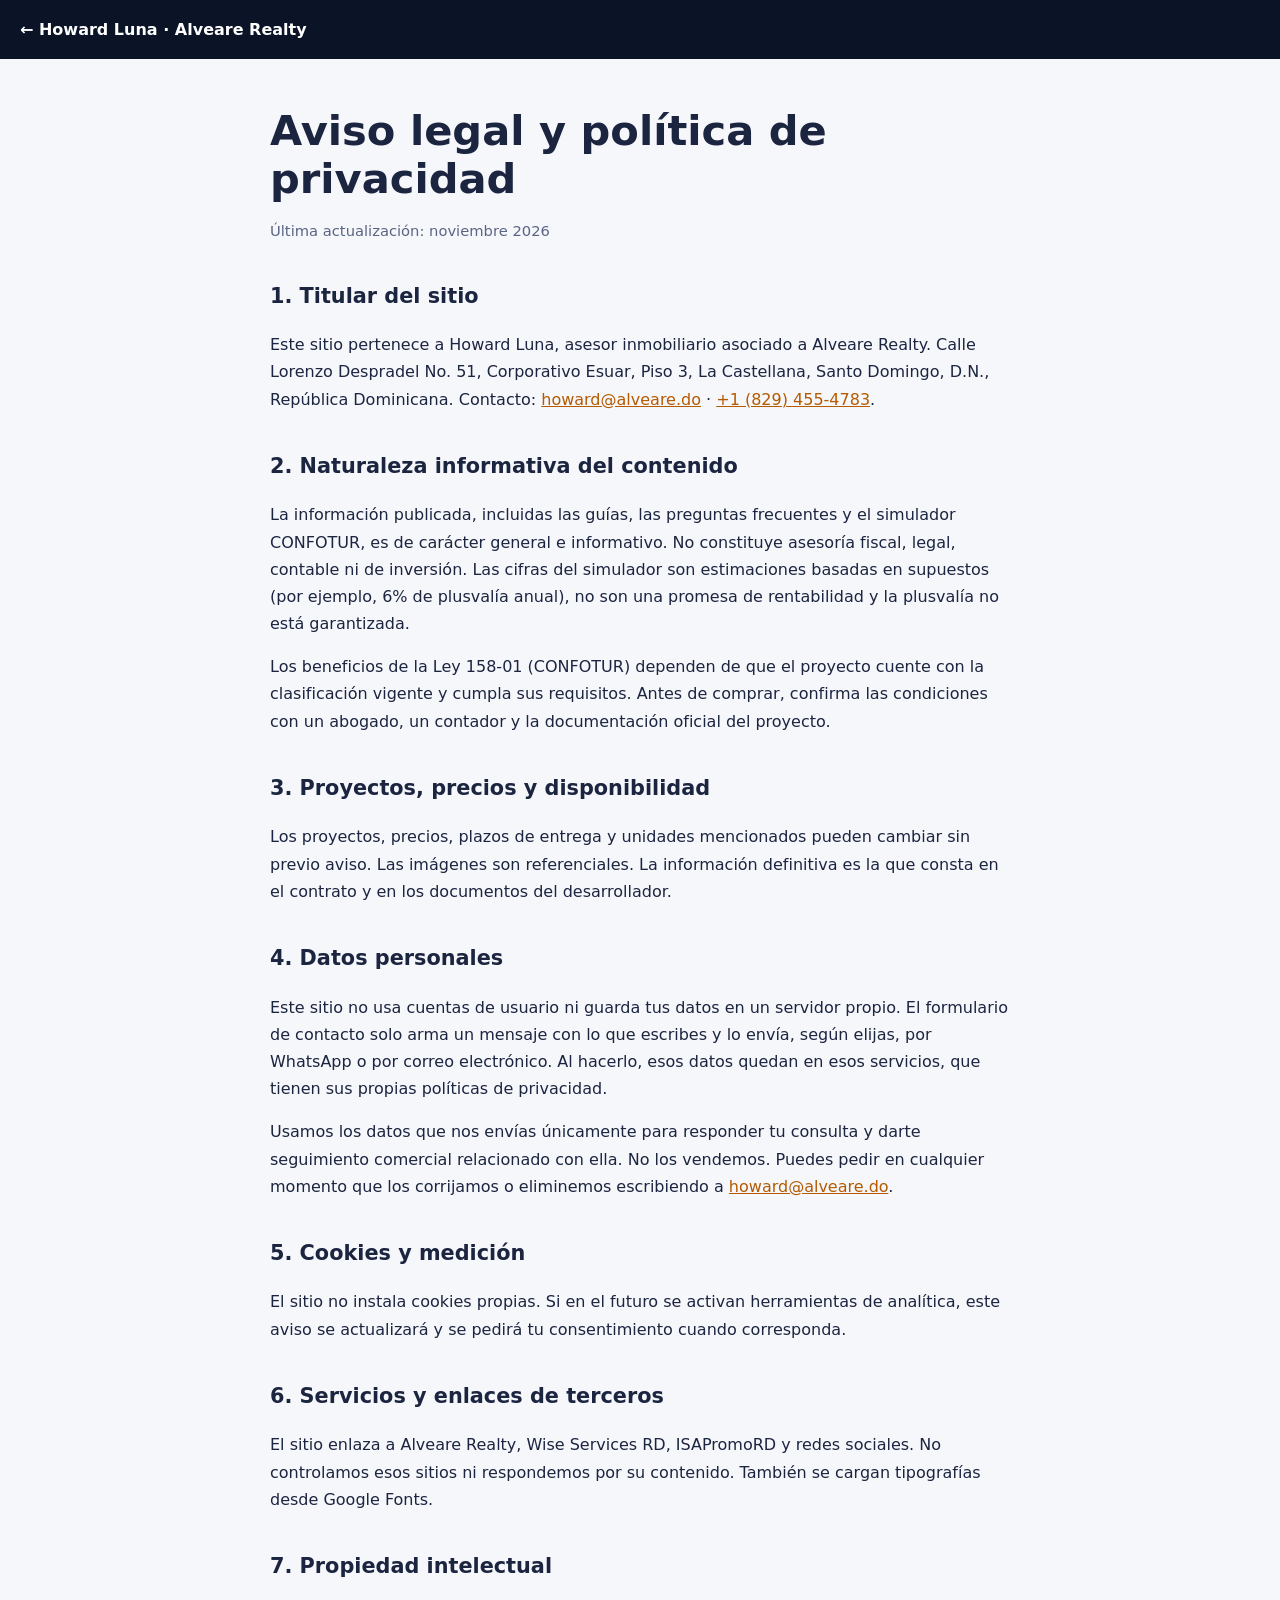
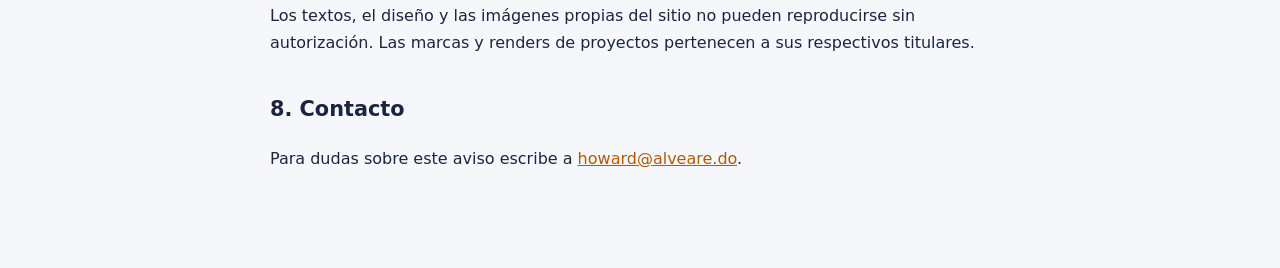
==== aviso-legal/index.html @ f72b2fcb "Mejoras: rendimiento, accesibilidad, aviso legal, formulario de contacto y analitica - Self-host Len" ====
<!DOCTYPE html>
<html lang="es-DO">
<head>
  <meta charset="UTF-8" />
  <meta name="viewport" content="width=device-width, initial-scale=1.0" />
  <title>Aviso legal y política de privacidad | Howard Luna</title>
  <meta name="description" content="Aviso legal, descargo de responsabilidad y política de privacidad del sitio web de Howard Luna, asesor inmobiliario en Alveare Realty." />
  <meta name="robots" content="index, follow" />
  <link rel="canonical" href="https://isapromord.github.io/howardluna/aviso-legal/" />
  <link rel="icon" type="image/png" sizes="192x192" href="../assets/brand/logo-hl-192.png" />
  <meta name="theme-color" content="#0b1426" />
  <style>
    :root { --navy: #0b1426; --amber: #fd8505; --ink: #1c2540; --muted: #5a6585; }
    * { box-sizing: border-box; }
    body { margin: 0; font: 16px/1.7 system-ui, -apple-system, "Segoe UI", Roboto, sans-serif; color: var(--ink); background: #f6f7fb; }
    header { background: var(--navy); padding: 16px 20px; }
    header a { color: #fff; text-decoration: none; font-weight: 700; }
    main { max-width: 780px; margin: 0 auto; padding: 48px 20px 80px; }
    h1 { font-size: clamp(1.8rem, 4vw, 2.6rem); line-height: 1.15; margin: 0 0 8px; }
    h2 { margin-top: 36px; font-size: 1.3rem; }
    p, li { color: var(--ink); }
    .meta { color: var(--muted); font-size: 0.92rem; }
    a { color: #b45a00; }
    a:focus-visible { outline: 3px solid var(--amber); outline-offset: 3px; }
  </style>
</head>
<body>
  <header><a href="../">← Howard Luna · Alveare Realty</a></header>
  <main>
    <h1>Aviso legal y política de privacidad</h1>
    <p class="meta">Última actualización: noviembre 2026</p>

    <h2>1. Titular del sitio</h2>
    <p>Este sitio pertenece a Howard Luna, asesor inmobiliario asociado a Alveare Realty. Calle Lorenzo Despradel No. 51, Corporativo Esuar, Piso 3, La Castellana, Santo Domingo, D.N., República Dominicana. Contacto: <a href="mailto:howard@alveare.do">howard@alveare.do</a> · <a href="tel:+18294554783">+1 (829) 455-4783</a>.</p>

    <h2>2. Naturaleza informativa del contenido</h2>
    <p>La información publicada, incluidas las guías, las preguntas frecuentes y el simulador CONFOTUR, es de carácter general e informativo. No constituye asesoría fiscal, legal, contable ni de inversión. Las cifras del simulador son estimaciones basadas en supuestos (por ejemplo, 6% de plusvalía anual), no son una promesa de rentabilidad y la plusvalía no está garantizada.</p>
    <p>Los beneficios de la Ley 158-01 (CONFOTUR) dependen de que el proyecto cuente con la clasificación vigente y cumpla sus requisitos. Antes de comprar, confirma las condiciones con un abogado, un contador y la documentación oficial del proyecto.</p>

    <h2>3. Proyectos, precios y disponibilidad</h2>
    <p>Los proyectos, precios, plazos de entrega y unidades mencionados pueden cambiar sin previo aviso. Las imágenes son referenciales. La información definitiva es la que consta en el contrato y en los documentos del desarrollador.</p>

    <h2>4. Datos personales</h2>
    <p>Este sitio no usa cuentas de usuario ni guarda tus datos en un servidor propio. El formulario de contacto solo arma un mensaje con lo que escribes y lo envía, según elijas, por WhatsApp o por correo electrónico. Al hacerlo, esos datos quedan en esos servicios, que tienen sus propias políticas de privacidad.</p>
    <p>Usamos los datos que nos envías únicamente para responder tu consulta y darte seguimiento comercial relacionado con ella. No los vendemos. Puedes pedir en cualquier momento que los corrijamos o eliminemos escribiendo a <a href="mailto:howard@alveare.do">howard@alveare.do</a>.</p>

    <h2>5. Cookies y medición</h2>
    <p>El sitio no instala cookies propias. Si en el futuro se activan herramientas de analítica, este aviso se actualizará y se pedirá tu consentimiento cuando corresponda.</p>

    <h2>6. Servicios y enlaces de terceros</h2>
    <p>El sitio enlaza a Alveare Realty, Wise Services RD, ISAPromoRD y redes sociales. No controlamos esos sitios ni respondemos por su contenido. También se cargan tipografías desde Google Fonts.</p>

    <h2>7. Propiedad intelectual</h2>
    <p>Los textos, el diseño y las imágenes propias del sitio no pueden reproducirse sin autorización. Las marcas y renders de proyectos pertenecen a sus respectivos titulares.</p>

    <h2>8. Contacto</h2>
    <p>Para dudas sobre este aviso escribe a <a href="mailto:howard@alveare.do">howard@alveare.do</a>.</p>
  </main>
</body>
</html>
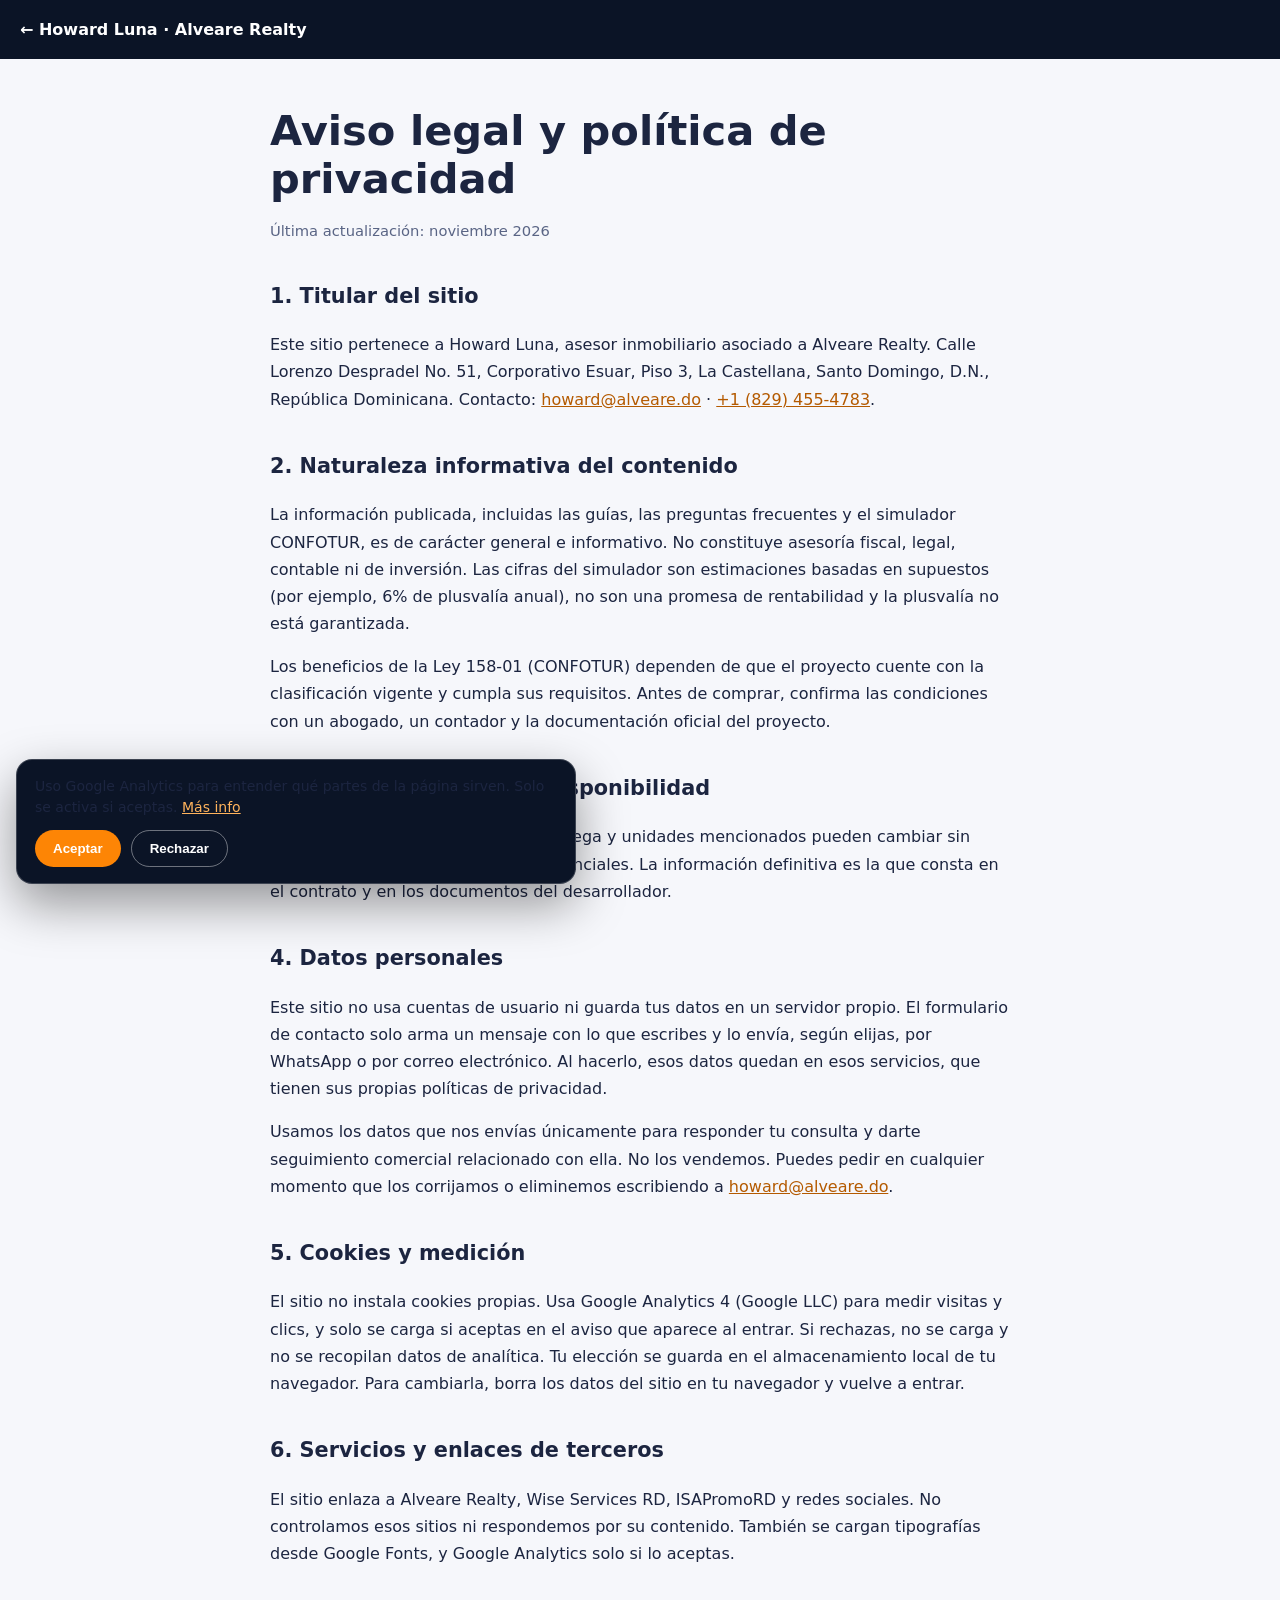
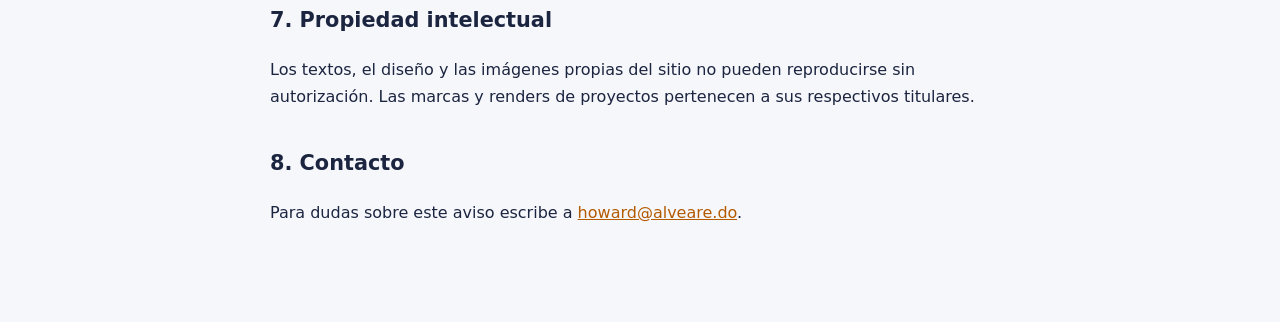
==== commit 7d9ffb1a: "Agregar GA4 con banner de consentimiento y actualizar aviso legal Co-Authored-By: Claude Sonnet 5.5 " ====
--- a/aviso-legal/index.html
+++ b/aviso-legal/index.html
@@ -45,10 +45,10 @@
     <p>Usamos los datos que nos envías únicamente para responder tu consulta y darte seguimiento comercial relacionado con ella. No los vendemos. Puedes pedir en cualquier momento que los corrijamos o eliminemos escribiendo a <a href="mailto:howard@alveare.do">howard@alveare.do</a>.</p>
 
     <h2>5. Cookies y medición</h2>
-    <p>El sitio no instala cookies propias. Si en el futuro se activan herramientas de analítica, este aviso se actualizará y se pedirá tu consentimiento cuando corresponda.</p>
+    <p>El sitio no instala cookies propias. Usa Google Analytics 4 (Google LLC) para medir visitas y clics, y solo se carga si aceptas en el aviso que aparece al entrar. Si rechazas, no se carga y no se recopilan datos de analítica. Tu elección se guarda en el almacenamiento local de tu navegador. Para cambiarla, borra los datos del sitio en tu navegador y vuelve a entrar.</p>
 
     <h2>6. Servicios y enlaces de terceros</h2>
-    <p>El sitio enlaza a Alveare Realty, Wise Services RD, ISAPromoRD y redes sociales. No controlamos esos sitios ni respondemos por su contenido. También se cargan tipografías desde Google Fonts.</p>
+    <p>El sitio enlaza a Alveare Realty, Wise Services RD, ISAPromoRD y redes sociales. No controlamos esos sitios ni respondemos por su contenido. También se cargan tipografías desde Google Fonts, y Google Analytics solo si lo aceptas.</p>
 
     <h2>7. Propiedad intelectual</h2>
     <p>Los textos, el diseño y las imágenes propias del sitio no pueden reproducirse sin autorización. Las marcas y renders de proyectos pertenecen a sus respectivos titulares.</p>
@@ -56,5 +56,6 @@
     <h2>8. Contacto</h2>
     <p>Para dudas sobre este aviso escribe a <a href="mailto:howard@alveare.do">howard@alveare.do</a>.</p>
   </main>
+  <script defer src="../assets/analytics.js"></script>
 </body>
 </html>
